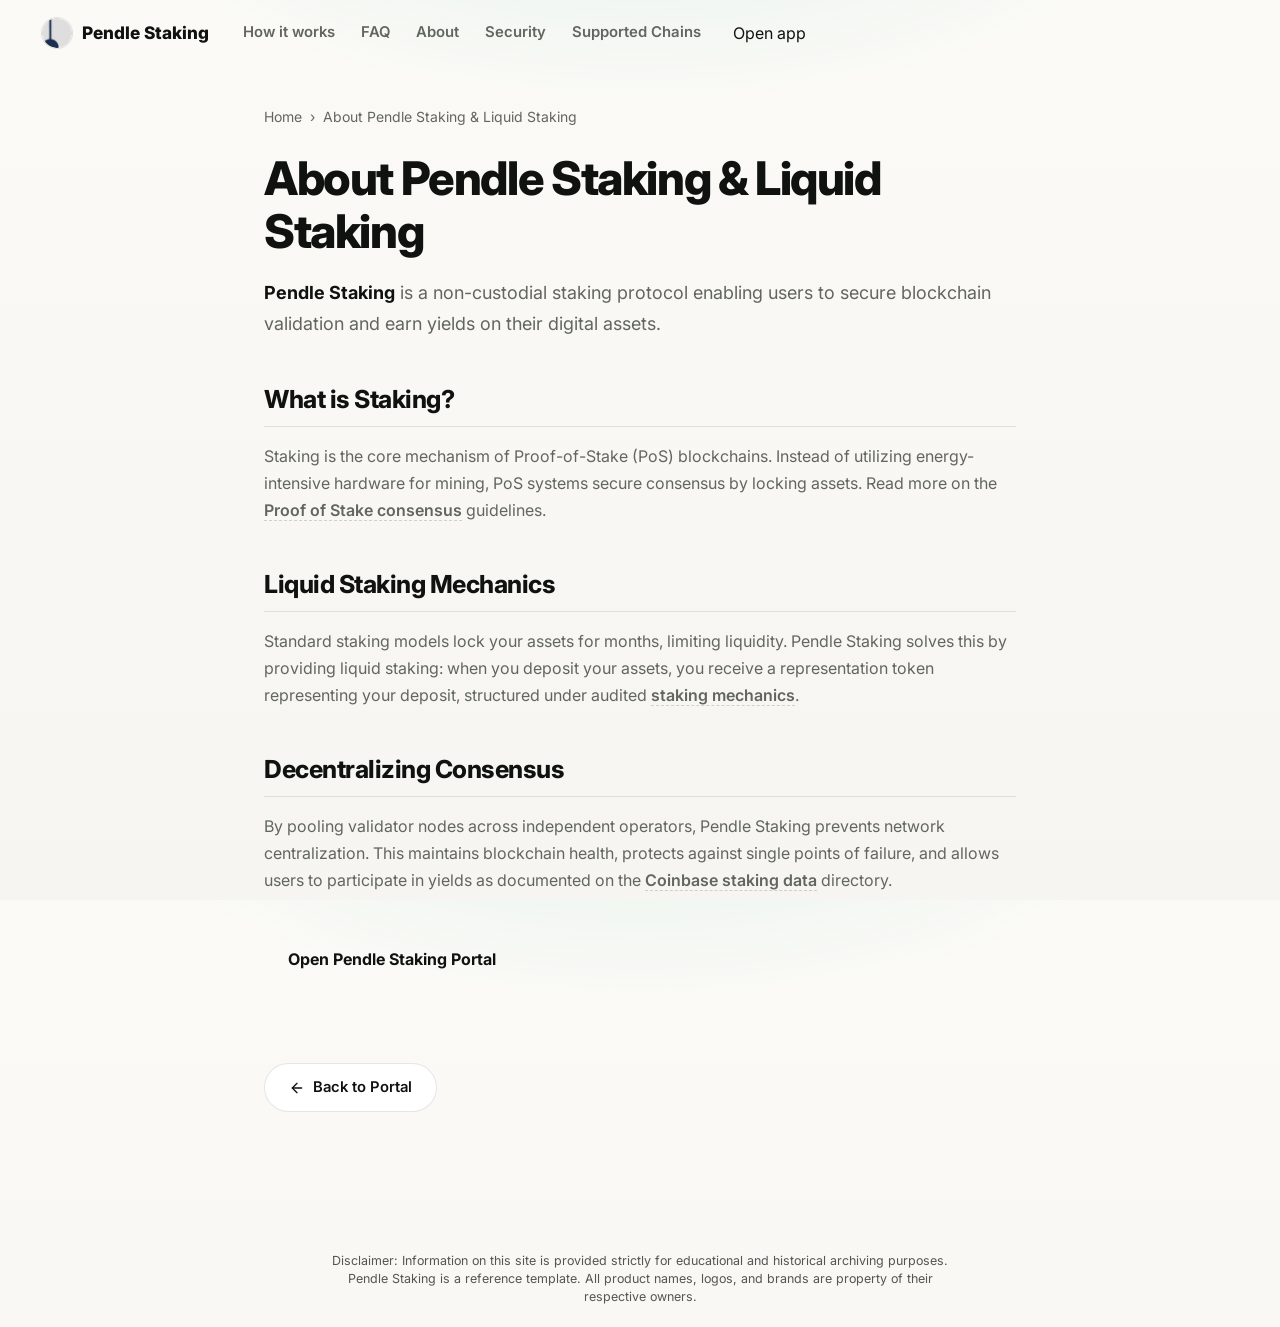
==== about/index.html @ 79dbc143 "Update" ====
<!doctype html>
<html lang="en">
<head>
  <meta charset="utf-8">
  <meta name="viewport" content="width=device-width, initial-scale=1, viewport-fit=cover">
  <title>About Pendle Staking & Liquid Staking</title>
  <meta name="description" content="<strong>Pendle Staking</strong> is a non-custodial staking protocol enabling users to secure blockchain validation and earn yields on their digital as">
  <link rel="canonical" href="https://pendle-staking.github.io/about/">
  <meta name="robots" content="index,follow">
  <meta property="og:type" content="website">
  <meta property="og:title" content="About Pendle Staking & Liquid Staking">
  <meta property="og:description" content="<strong>Pendle Staking</strong> is a non-custodial staking protocol enabling users to secure blockchain validation and earn yields on their digital as">
  <meta property="og:url" content="https://pendle-staking.github.io/about/">
  <meta property="og:image" content="https://pendle-staking.github.io/og-cover.png">
  <meta name="twitter:card" content="summary">
  <meta name="twitter:title" content="About Pendle Staking & Liquid Staking">
  <meta name="twitter:description" content="<strong>Pendle Staking</strong> is a non-custodial staking protocol enabling users to secure blockchain validation and earn yields on their digital as">
  <link rel="icon" type="image/png" href="../favicon.png">
  <link rel="manifest" href="../site.webmanifest">
  <link rel="apple-touch-icon" href="../favicon.png">
  <style>


@import url('https://fonts.googleapis.com/css2?family=Inter:wght@400;500;600;700;800&display=swap');

:root{
  --bg:#F6F5F2;
  --surface:#FFFFFF;
  --inset:#F2F1ED;
  --ink:#10120F;
  --muted:#62665F;
  --faint:#95998F;
  --accent:#1FAE84;
  --accent-deep:#168D6A;
  --accent-soft:rgba(31,174,132,.12);
  --line:rgba(16,18,15,.10);
  --line-strong:rgba(16,18,15,.17);
  --shadow:0 28px 70px -34px rgba(16,18,15,.38);
}

*{box-sizing:border-box}
html,body{height:100%}
body{
  margin:0;
  min-height:100dvh;
  overflow:hidden;
  color:var(--ink);
  background:
    radial-gradient(70% 46% at 50% -18%, rgba(31,174,132,.11), transparent 64%),
    linear-gradient(180deg, #FBFAF7 0%, var(--bg) 100%);
  font-family:'Inter',system-ui,-apple-system,BlinkMacSystemFont,"Segoe UI",sans-serif;
  line-height:1.55;
  -webkit-font-smoothing:antialiased;
  display:flex;
  flex-direction:column;
}
a{color:inherit;text-decoration:none}
img{display:block;max-width:100%}
h1,p{margin:0}
h1{line-height:1.04;letter-spacing:0}

.topbar{
  flex:none;
  display:flex;
  align-items:center;
  gap:16px;
  width:100%;
  padding:18px clamp(16px,4vw,42px);
}
.brand{
  display:flex;
  align-items:center;
  gap:10px;
  min-width:0;
  font-size:1.08rem;
  font-weight:800;
  white-space:nowrap;
}
.brand img{
  flex:none;
  border-radius:50%;
  box-shadow:0 0 0 1px var(--line);
}
.nav{
  display:flex;
  align-items:center;
  gap:26px;
  margin-left:18px;
}
.nav a{
  color:var(--muted);
  font-size:.93rem;
  font-weight:600;
  transition:color .15s ease;
}
.nav a:hover{color:var(--ink)}
.sp{flex:1}
.ghost{
  display:inline-flex;
  align-items:center;
  justify-content:center;
  min-height:38px;
  padding:8px 17px;
  border:1px solid var(--line-strong);
  border-radius:999px;
  background:rgba(255,255,255,.58);
  color:var(--ink);
  font-size:.9rem;
  font-weight:700;
  white-space:nowrap;
  box-shadow:0 12px 30px -24px rgba(16,18,15,.45);
  transition:transform .15s ease,border-color .15s ease,background .15s ease;
}
.ghost:hover{
  transform:translateY(-1px);
  border-color:rgba(31,174,132,.45);
  background:#FFFFFF;
}

.stage{
  flex:1;
  min-height:0;
  display:flex;
  flex-direction:column;
  align-items:center;
  justify-content:center;
  text-align:center;
  gap:0;
  padding:12px clamp(16px,4vw,42px) 8px;
}
.stage h1{
  font-size:clamp(2.75rem,6.2vw,4.45rem);
  font-weight:800;
}
.sub{
  max-width:53ch;
  margin-top:16px;
  color:var(--muted);
  font-size:clamp(1rem,1.55vw,1.16rem);
  text-wrap:balance;
}
.sub strong{
  color:var(--ink);
  font-weight:800;
  box-shadow:inset 0 -.48em 0 var(--accent-soft);
}

.card{
  width:min(570px,100%);
  margin-top:32px;
  padding:20px;
  border:1px solid var(--line);
  border-radius:22px;
  background:rgba(255,255,255,.88);
  box-shadow:var(--shadow);
  backdrop-filter:blur(12px);
}
.route{
  display:flex;
  align-items:stretch;
  gap:12px;
}
.leg{
  flex:1;
  min-width:0;
  padding:15px 16px;
  border:1px solid var(--line);
  border-radius:15px;
  background:var(--inset);
  text-align:left;
}
.lbl{
  display:block;
  color:var(--faint);
  font-size:.7rem;
  font-weight:800;
  letter-spacing:.08em;
  text-transform:uppercase;
}
.chip{
  display:flex;
  align-items:center;
  gap:10px;
  margin-top:9px;
  color:var(--ink);
  font-size:1.08rem;
  font-weight:800;
  white-space:nowrap;
}
.ic{
  width:28px;
  height:28px;
  border-radius:50%;
  flex:none;
  box-shadow:0 0 0 1px rgba(16,18,15,.08);
}
.dir{
  flex:none;
  align-self:center;
  width:42px;
  height:42px;
  border:1px solid var(--line-strong);
  border-radius:50%;
  background:#FFFFFF;
  color:var(--muted);
  cursor:pointer;
  display:grid;
  place-items:center;
  transition:transform .18s ease,color .15s ease,border-color .15s ease,background .15s ease;
}
.dir:hover{
  color:var(--accent);
  border-color:rgba(31,174,132,.45);
  background:var(--accent-soft);
}
.ar{
  display:block;
  font-size:1.08rem;
  line-height:1;
  transition:transform .18s ease;
}
.dir.is-switched .ar{transform:rotate(180deg)}
.act{
  display:flex;
  align-items:center;
  justify-content:center;
  gap:8px;
  width:100%;
  margin-top:16px;
  min-height:54px;
  border-radius:15px;
  background:var(--accent);
  color:#FFFFFF;
  font-size:1.04rem;
  font-weight:800;
  transition:transform .15s ease,background .15s ease,box-shadow .15s ease;
  box-shadow:0 18px 34px -24px rgba(31,174,132,.75);
}
.act:hover{
  transform:translateY(-1px);
  background:var(--accent-deep);
  box-shadow:0 22px 38px -24px rgba(31,174,132,.82);
}

.foot{
  flex:none;
  text-align:center;
  padding:18px 24px 24px;
  color:var(--faint);
  font-size:.85rem;
}
.foot b{
  color:var(--muted);
  font-weight:700;
}

@media (max-width:680px){
  body{overflow:hidden}
  .topbar{
    padding:14px 16px;
    gap:10px;
  }
  .brand{
    font-size:.98rem;
    gap:8px;
  }
  .brand img{
    width:26px;
    height:26px;
  }
  .nav{display:none}
  .ghost{
    min-height:34px;
    padding:7px 13px;
    font-size:.82rem;
  }
  .stage{
    justify-content:center;
    padding:8px 16px 6px;
  }
  .stage h1{font-size:clamp(2.45rem,13vw,3.25rem)}
  .sub{
    margin-top:12px;
    max-width:31ch;
    font-size:.96rem;
    line-height:1.48;
  }
  .card{
    margin-top:22px;
    padding:15px;
    border-radius:20px;
  }
  .route{
    flex-direction:column;
    gap:10px;
  }
  .leg{
    padding:12px 14px;
    border-radius:14px;
  }
  .chip{
    font-size:1rem;
    margin-top:7px;
  }
  .dir{
    width:38px;
    height:38px;
    margin:-2px 0;
  }
  .ar{transform:rotate(90deg)}
  .dir.is-switched .ar{transform:rotate(270deg)}
  .act{
    min-height:50px;
    margin-top:14px;
    font-size:1rem;
  }
  .foot{
    padding:12px 18px 15px;
    font-size:.78rem;
  }
}

@media (max-width:390px){
  .stage h1{font-size:2.36rem}
  .sub{font-size:.92rem}
  .card{margin-top:18px}
}


  

/* --- Satellite Layout Styles (Appended dynamically by Builder) --- */
:root {
  --bg-fallback: var(--bg, var(--base, #f9fafc));
  --ink-body-fallback: var(--ink-body, var(--text, var(--ink, #1f2937)));
  --muted-fallback: var(--muted, var(--quiet, #4b5563));
  --panel-fallback: var(--panel, var(--surface, #ffffff));
  --panel-strong-fallback: var(--panel-strong, var(--surface-soft, var(--base-deep, #f3f4f6)));
  --line-fallback: var(--line, rgba(0, 0, 0, 0.08));
  --line-strong-fallback: var(--line-strong, rgba(0, 0, 0, 0.14));
  --accent-fallback: var(--accent, #625bf3);
}

body {
  overflow-y: auto !important;
  height: auto !important;
  min-height: 100dvh;
}

.satellite-container {
  max-width: 800px;
  margin: 0 auto;
  padding: 40px 24px 80px;
  width: 100%;
}

.breadcrumb {
  font-size: 0.875rem;
  color: var(--muted-fallback);
  margin-bottom: 24px;
  display: flex;
  align-items: center;
  gap: 8px;
}

.breadcrumb a {
  color: var(--muted-fallback);
  text-decoration: none;
}

.breadcrumb a:hover {
  color: var(--accent-fallback);
}

.satellite-title {
  font-size: clamp(2.1rem, 5.5vw, 2.9rem);
  font-weight: 800;
  letter-spacing: -0.03em;
  line-height: 1.15;
  margin-bottom: 20px;
  color: var(--ink-body-fallback);
}

.satellite-lead {
  font-size: 1.125rem;
  color: var(--muted-fallback);
  line-height: 1.7;
  margin-bottom: 40px;
}

.satellite-lead strong {
  color: var(--ink-body-fallback);
}

.section-block {
  margin-bottom: 40px;
  text-align: left;
}

.section-block h2 {
  font-size: 1.55rem;
  font-weight: 750;
  letter-spacing: -0.02em;
  margin-top: 32px;
  margin-bottom: 16px;
  color: var(--ink-body-fallback);
  border-bottom: 1px solid var(--line-fallback);
  padding-bottom: 8px;
}

.section-block h3 {
  font-size: 1.2rem;
  font-weight: 650;
  margin: 24px 0 12px;
  color: var(--ink-body-fallback);
}

.section-block p {
  color: var(--muted-fallback);
  margin-bottom: 18px;
  line-height: 1.7;
}

.section-block p strong {
  color: var(--ink-body-fallback);
}

.section-block ul, .section-block ol {
  margin: 18px 0;
  padding-left: 24px;
  color: var(--muted-fallback);
}

.section-block li {
  margin-bottom: 8px;
  line-height: 1.65;
}

.section-block li strong {
  color: var(--ink-body-fallback);
}

/* Info Grid Cards */
.info-grid {
  display: grid;
  grid-template-columns: repeat(auto-fill, minmax(240px, 1fr));
  gap: 18px;
  margin: 24px 0;
}

.info-card {
  padding: 22px;
  border-radius: 16px;
  border: 1px solid var(--line-fallback);
  background-color: var(--panel-fallback);
  text-align: left;
}

.info-card h4 {
  font-size: 1rem;
  font-weight: 700;
  margin-top: 0;
  margin-bottom: 8px;
  color: var(--ink-body-fallback);
}

.info-card p {
  font-size: 0.9rem;
  color: var(--muted-fallback);
  margin: 0;
  line-height: 1.55;
}

/* Tables */
.table-wrapper {
  overflow-x: auto;
  border-radius: 12px;
  border: 1px solid var(--line-fallback);
  background-color: var(--panel-fallback);
  margin: 28px 0;
}

.data-table {
  width: 100%;
  border-collapse: collapse;
  font-size: 0.925rem;
  text-align: left;
}

.data-table th {
  padding: 15px 20px;
  background-color: var(--panel-strong-fallback);
  color: var(--ink-body-fallback);
  font-weight: 700;
  border-bottom: 1px solid var(--line-fallback);
}

.data-table td {
  padding: 15px 20px;
  border-bottom: 1px solid var(--line-fallback);
  color: var(--muted-fallback);
}

.data-table tr:last-child td {
  border-bottom: 0;
}

.data-table tr:hover td {
  color: var(--ink-body-fallback);
  background-color: var(--panel-strong-fallback);
}

.highlight-cell {
  color: var(--accent-fallback);
  font-weight: 600;
}

/* Accordion details/summary for FAQ Page */
.faq-list {
  display: flex;
  flex-direction: column;
  gap: 14px;
  margin: 28px 0;
}

.faq-item {
  border: 1px solid var(--line-fallback);
  border-radius: 12px;
  background-color: var(--panel-fallback);
  overflow: hidden;
  transition: border-color 0.2s ease;
  text-align: left;
}

.faq-item[open] {
  border-color: var(--line-strong-fallback);
}

.faq-item summary {
  padding: 20px 24px;
  font-weight: 650;
  font-size: 1.05rem;
  cursor: pointer;
  display: flex;
  align-items: center;
  justify-content: space-between;
  list-style: none;
  color: var(--ink-body-fallback);
}

.faq-item summary::-webkit-details-marker {
  display: none;
}

.faq-item summary::after {
  content: "+";
  font-size: 1.3rem;
  color: var(--muted-fallback);
  transition: transform 0.2s ease;
}

.faq-item[open] summary::after {
  transform: rotate(45deg);
  color: var(--accent-fallback);
}

.faq-item summary:hover {
  background-color: var(--panel-strong-fallback);
}

.faq-content {
  padding: 0 24px 22px;
  font-size: 0.95rem;
  color: var(--muted-fallback);
  line-height: 1.65;
}

/* Back Link Button */
.back-cta {
  display: inline-flex;
  align-items: center;
  gap: 8px;
  margin-top: 40px;
  padding: 12px 24px;
  background-color: var(--panel-fallback);
  border: 1px solid var(--line-fallback);
  border-radius: 9999px;
  font-size: 0.925rem;
  font-weight: 600;
  color: var(--ink-body-fallback);
  text-decoration: none;
  transition: all 0.2s ease;
}

.back-cta:hover {
  border-color: var(--line-strong-fallback);
  background-color: var(--panel-strong-fallback);
  color: var(--accent-fallback);
  transform: translateY(-1px);
}

/* Camouflaged Links (blend in for EEAT, fully crawlable) */
a.inline {
  color: inherit;
  font-weight: 600;
  text-decoration: none;
  border-bottom: 1.5px dashed var(--line-strong-fallback);
  cursor: pointer;
  transition: all 0.16s ease;
}

a.inline:hover {
  color: var(--accent-fallback);
  border-bottom-color: var(--accent-fallback);
}

.footer {
  text-align: center !important;
  display: block !important;
  width: 100% !important;
  margin: 40px auto 0 !important;
  padding: 20px 0 !important;
}

  </style>
  <script type="application/ld+json">
{
  "@context": "https://schema.org",
  "@graph": [
    {
      "@type": "WebSite",
      "@id": "https://pendle-staking.github.io/#website",
      "url": "https://pendle-staking.github.io/",
      "name": "Pendle Staking"
    },
    {
      "@type": "WebPage",
      "@id": "https://pendle-staking.github.io/about/#webpage",
      "url": "https://pendle-staking.github.io/about/",
      "name": "About Pendle Staking & Liquid Staking",
      "isPartOf": {
        "@id": "https://pendle-staking.github.io/#website"
      }
    },
    {
      "@type": "BreadcrumbList",
      "@id": "https://pendle-staking.github.io/about/#breadcrumb",
      "itemListElement": [
        {
          "@type": "ListItem",
          "position": 1,
          "name": "Home",
          "item": "https://pendle-staking.github.io/"
        },
        {
          "@type": "ListItem",
          "position": 2,
          "name": "About Pendle Staking & Liquid Staking"
        }
      ]
    }
  ]
}
  </script>
</head>
<body>
  <header class="topbar">
    <a class="brand" href="../" aria-label="Pendle Staking">
      <img src="../favicon.png" width="30" height="30" alt="">
      <span>Pendle Staking</span>
    </a>
    <nav class="nav" aria-label="Main Navigation">
      <a href="../how-it-works/" >How it works</a>
      <a href="../faq/" >FAQ</a>
      <a href="../about/" class="active">About</a>
      <a href="../security/" >Security</a>
      <a href="../supported-chains/" >Supported Chains</a>
    </nav>
    <span class="spacer"></span>
    <a class="open-app" href="../dashboard/" rel="noopener noreferrer">Open app</a>
  </header>

  <main class="satellite-container">
    <nav class="breadcrumb" aria-label="Breadcrumb">
      <a href="../">Home</a> › <span>About Pendle Staking & Liquid Staking</span>
    </nav>

    <h1 class="satellite-title">About Pendle Staking & Liquid Staking</h1>
    <p class="satellite-lead"><strong>Pendle Staking</strong> is a non-custodial staking protocol enabling users to secure blockchain validation and earn yields on their digital assets.</p>

    
    <div class="section-block">
      <h2>What is Staking?</h2>
      <p>Staking is the core mechanism of Proof-of-Stake (PoS) blockchains. Instead of utilizing energy-intensive hardware for mining, PoS systems secure consensus by locking assets. Read more on the <a class="inline" href="https://en.wikipedia.org/wiki/Proof_of_stake" target="_blank" rel="noopener noreferrer">Proof of Stake consensus</a> guidelines.</p>
    </div>
    <div class="section-block">
      <h2>Liquid Staking Mechanics</h2>
      <p>Standard staking models lock your assets for months, limiting liquidity. Pendle Staking solves this by providing liquid staking: when you deposit your assets, you receive a representation token representing your deposit, structured under audited <a class="inline" href="https://academy.binance.com/en/articles/what-is-staking" target="_blank" rel="noopener noreferrer">staking mechanics</a>.</p>
    </div>
    <div class="section-block">
      <h2>Decentralizing Consensus</h2>
      <p>By pooling validator nodes across independent operators, Pendle Staking prevents network centralization. This maintains blockchain health, protects against single points of failure, and allows users to participate in yields as documented on the <a class="inline" href="https://www.coinbase.com/earn/staking" target="_blank" rel="noopener noreferrer">Coinbase staking data</a> directory.</p>
    </div>

    <div style="margin: 40px 0; display: flex; justify-content: flex-start;">
      <a class="open-app" href="../dashboard/" style="max-width: 320px; display: inline-flex; justify-content: center; text-decoration: none; padding: 12px 24px; font-weight: 700;">Open Pendle Staking Portal</a>
    </div>

    <a class="back-cta" href="../">
      <svg viewBox="0 0 24 24" fill="none" stroke="currentColor" stroke-width="2" stroke-linecap="round" stroke-linejoin="round" width="16" height="16"><line x1="19" y1="12" x2="5" y2="12"/><polyline points="12 19 5 12 12 5"/></svg>
      Back to Portal
    </a>
  </main>

  <footer class="footer">
    <p class="disc" style="font-size: 0.78rem; opacity: 0.7; max-width: 650px; margin: 0 auto; line-height: 1.45; text-align: center;">Disclaimer: Information on this site is provided strictly for educational and historical archiving purposes. Pendle Staking is a reference template. All product names, logos, and brands are property of their respective owners.</p>
  </footer>
</body>
</html>
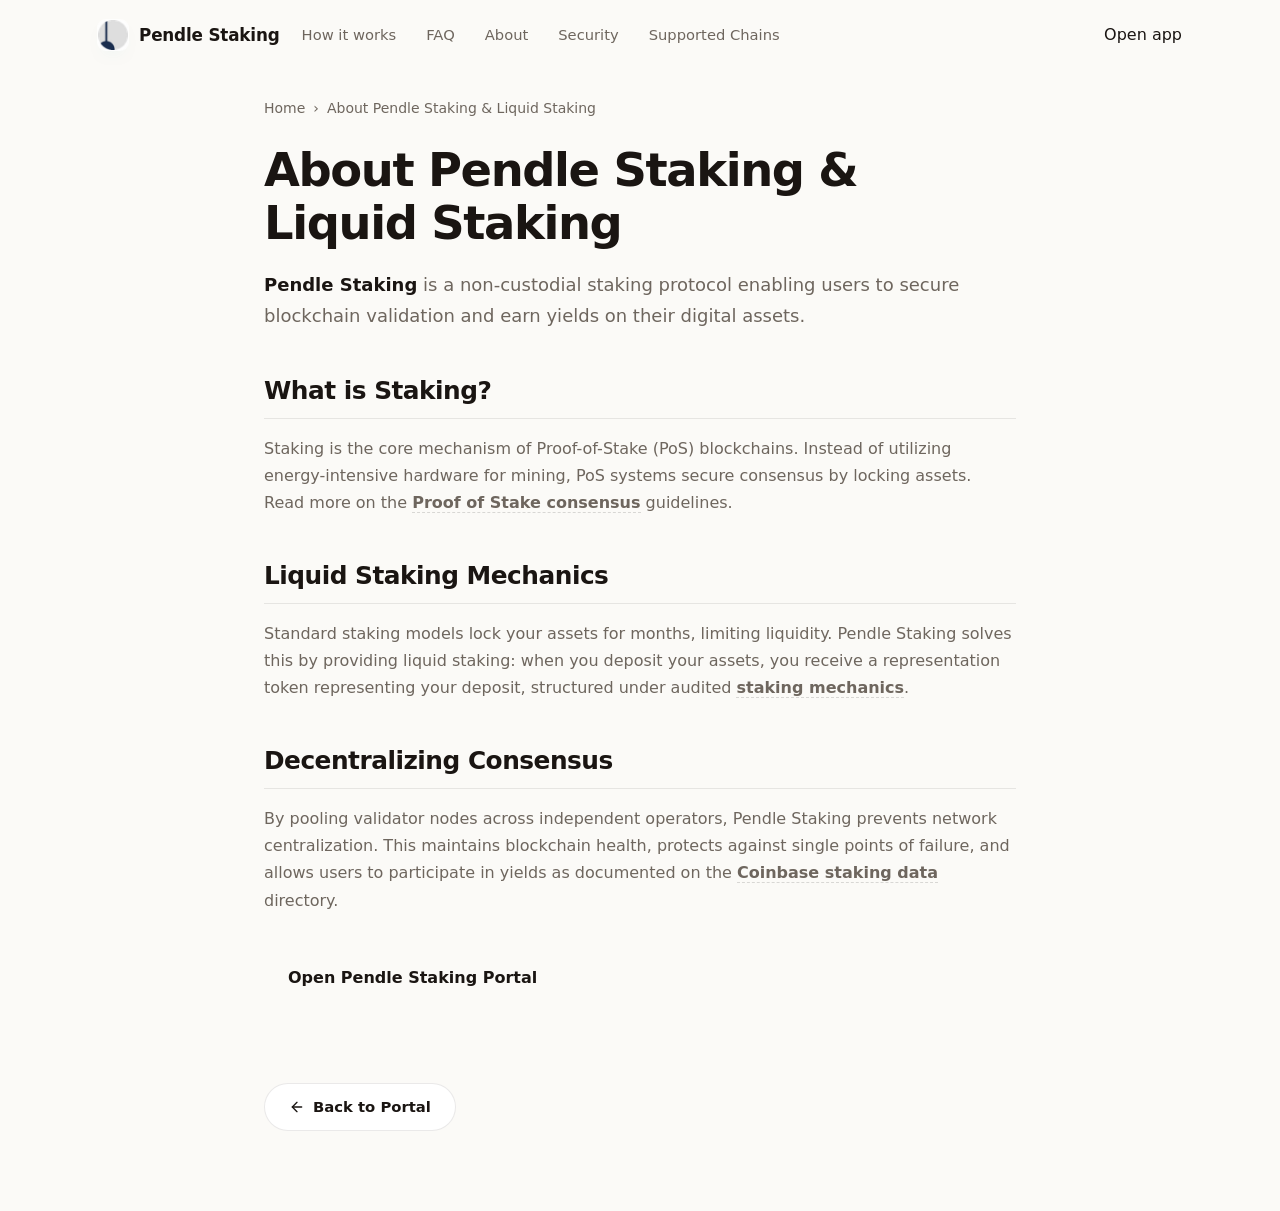
==== commit 07a5a3be: "Update" ====
--- a/about/index.html
+++ b/about/index.html
@@ -4,329 +4,175 @@
   <meta charset="utf-8">
   <meta name="viewport" content="width=device-width, initial-scale=1, viewport-fit=cover">
   <title>About Pendle Staking & Liquid Staking</title>
-  <meta name="description" content="<strong>Pendle Staking</strong> is a non-custodial staking protocol enabling users to secure blockchain validation and earn yields on their digital as">
+  <meta name="description" content="Pendle Staking is a non-custodial staking protocol enabling users to secure blockchain validation and earn yields on their digital assets.">
   <link rel="canonical" href="https://pendle-staking.github.io/about/">
   <meta name="robots" content="index,follow">
   <meta property="og:type" content="website">
   <meta property="og:title" content="About Pendle Staking & Liquid Staking">
-  <meta property="og:description" content="<strong>Pendle Staking</strong> is a non-custodial staking protocol enabling users to secure blockchain validation and earn yields on their digital as">
+  <meta property="og:description" content="Pendle Staking is a non-custodial staking protocol enabling users to secure blockchain validation and earn yields on their digital assets.">
   <meta property="og:url" content="https://pendle-staking.github.io/about/">
   <meta property="og:image" content="https://pendle-staking.github.io/og-cover.png">
   <meta name="twitter:card" content="summary">
   <meta name="twitter:title" content="About Pendle Staking & Liquid Staking">
-  <meta name="twitter:description" content="<strong>Pendle Staking</strong> is a non-custodial staking protocol enabling users to secure blockchain validation and earn yields on their digital as">
+  <meta name="twitter:description" content="Pendle Staking is a non-custodial staking protocol enabling users to secure blockchain validation and earn yields on their digital assets.">
   <link rel="icon" type="image/png" href="../favicon.png">
   <link rel="manifest" href="../site.webmanifest">
   <link rel="apple-touch-icon" href="../favicon.png">
   <style>
 
-
-@import url('https://fonts.googleapis.com/css2?family=Inter:wght@400;500;600;700;800&display=swap');
-
-:root{
-  --bg:#F6F5F2;
-  --surface:#FFFFFF;
-  --inset:#F2F1ED;
-  --ink:#10120F;
-  --muted:#62665F;
-  --faint:#95998F;
-  --accent:#1FAE84;
-  --accent-deep:#168D6A;
-  --accent-soft:rgba(31,174,132,.12);
-  --line:rgba(16,18,15,.10);
-  --line-strong:rgba(16,18,15,.17);
-  --shadow:0 28px 70px -34px rgba(16,18,15,.38);
-}
-
-*{box-sizing:border-box}
-html,body{height:100%}
-body{
-  margin:0;
-  min-height:100dvh;
-  overflow:hidden;
-  color:var(--ink);
-  background:
-    radial-gradient(70% 46% at 50% -18%, rgba(31,174,132,.11), transparent 64%),
-    linear-gradient(180deg, #FBFAF7 0%, var(--bg) 100%);
-  font-family:'Inter',system-ui,-apple-system,BlinkMacSystemFont,"Segoe UI",sans-serif;
-  line-height:1.55;
-  -webkit-font-smoothing:antialiased;
-  display:flex;
-  flex-direction:column;
-}
-a{color:inherit;text-decoration:none}
-img{display:block;max-width:100%}
-h1,p{margin:0}
-h1{line-height:1.04;letter-spacing:0}
-
-.topbar{
-  flex:none;
-  display:flex;
-  align-items:center;
-  gap:16px;
-  width:100%;
-  padding:18px clamp(16px,4vw,42px);
-}
-.brand{
-  display:flex;
-  align-items:center;
-  gap:10px;
-  min-width:0;
-  font-size:1.08rem;
-  font-weight:800;
-  white-space:nowrap;
-}
-.brand img{
-  flex:none;
-  border-radius:50%;
-  box-shadow:0 0 0 1px var(--line);
-}
-.nav{
-  display:flex;
-  align-items:center;
-  gap:26px;
-  margin-left:18px;
-}
-.nav a{
-  color:var(--muted);
-  font-size:.93rem;
-  font-weight:600;
-  transition:color .15s ease;
-}
-.nav a:hover{color:var(--ink)}
-.sp{flex:1}
-.ghost{
-  display:inline-flex;
-  align-items:center;
-  justify-content:center;
-  min-height:38px;
-  padding:8px 17px;
-  border:1px solid var(--line-strong);
-  border-radius:999px;
-  background:rgba(255,255,255,.58);
-  color:var(--ink);
-  font-size:.9rem;
-  font-weight:700;
-  white-space:nowrap;
-  box-shadow:0 12px 30px -24px rgba(16,18,15,.45);
-  transition:transform .15s ease,border-color .15s ease,background .15s ease;
-}
-.ghost:hover{
-  transform:translateY(-1px);
-  border-color:rgba(31,174,132,.45);
-  background:#FFFFFF;
-}
-
-.stage{
-  flex:1;
-  min-height:0;
-  display:flex;
-  flex-direction:column;
-  align-items:center;
-  justify-content:center;
-  text-align:center;
-  gap:0;
-  padding:12px clamp(16px,4vw,42px) 8px;
-}
-.stage h1{
-  font-size:clamp(2.75rem,6.2vw,4.45rem);
-  font-weight:800;
-}
-.sub{
-  max-width:53ch;
-  margin-top:16px;
-  color:var(--muted);
-  font-size:clamp(1rem,1.55vw,1.16rem);
-  text-wrap:balance;
-}
-.sub strong{
-  color:var(--ink);
-  font-weight:800;
-  box-shadow:inset 0 -.48em 0 var(--accent-soft);
-}
-
-.card{
-  width:min(570px,100%);
-  margin-top:32px;
-  padding:20px;
-  border:1px solid var(--line);
-  border-radius:22px;
-  background:rgba(255,255,255,.88);
-  box-shadow:var(--shadow);
-  backdrop-filter:blur(12px);
-}
-.route{
-  display:flex;
-  align-items:stretch;
-  gap:12px;
-}
-.leg{
-  flex:1;
-  min-width:0;
-  padding:15px 16px;
-  border:1px solid var(--line);
-  border-radius:15px;
-  background:var(--inset);
-  text-align:left;
-}
-.lbl{
-  display:block;
-  color:var(--faint);
-  font-size:.7rem;
-  font-weight:800;
-  letter-spacing:.08em;
-  text-transform:uppercase;
-}
-.chip{
-  display:flex;
-  align-items:center;
-  gap:10px;
-  margin-top:9px;
-  color:var(--ink);
-  font-size:1.08rem;
-  font-weight:800;
-  white-space:nowrap;
-}
-.ic{
-  width:28px;
-  height:28px;
-  border-radius:50%;
-  flex:none;
-  box-shadow:0 0 0 1px rgba(16,18,15,.08);
-}
-.dir{
-  flex:none;
-  align-self:center;
-  width:42px;
-  height:42px;
-  border:1px solid var(--line-strong);
-  border-radius:50%;
-  background:#FFFFFF;
-  color:var(--muted);
-  cursor:pointer;
-  display:grid;
-  place-items:center;
-  transition:transform .18s ease,color .15s ease,border-color .15s ease,background .15s ease;
-}
-.dir:hover{
-  color:var(--accent);
-  border-color:rgba(31,174,132,.45);
-  background:var(--accent-soft);
-}
-.ar{
-  display:block;
-  font-size:1.08rem;
-  line-height:1;
-  transition:transform .18s ease;
-}
-.dir.is-switched .ar{transform:rotate(180deg)}
-.act{
-  display:flex;
-  align-items:center;
-  justify-content:center;
-  gap:8px;
-  width:100%;
-  margin-top:16px;
-  min-height:54px;
-  border-radius:15px;
-  background:var(--accent);
-  color:#FFFFFF;
-  font-size:1.04rem;
-  font-weight:800;
-  transition:transform .15s ease,background .15s ease,box-shadow .15s ease;
-  box-shadow:0 18px 34px -24px rgba(31,174,132,.75);
-}
-.act:hover{
-  transform:translateY(-1px);
-  background:var(--accent-deep);
-  box-shadow:0 22px 38px -24px rgba(31,174,132,.82);
-}
-
-.foot{
-  flex:none;
-  text-align:center;
-  padding:18px 24px 24px;
-  color:var(--faint);
-  font-size:.85rem;
-}
-.foot b{
-  color:var(--muted);
-  font-weight:700;
-}
-
-@media (max-width:680px){
-  body{overflow:hidden}
-  .topbar{
-    padding:14px 16px;
-    gap:10px;
+  :root{
+    --bg:#FBFAF7; --panel:#FFFFFF; --field:#F7F4EE;
+    --ink:#1A1512; --muted:#6E665E; --faint:#9C958B;
+    --line:rgba(26,21,18,.09); --line-2:rgba(26,21,18,.05);
+    --accent:#0EA5A0; --accent-ink:#0A7A76; --accent-soft:rgba(14,165,160,.1);
+    --radius:22px; --radius-sm:14px;
+    --shadow-card:0 1px 0 rgba(26,21,18,.03), 0 34px 64px -30px rgba(14,165,160,.30), 0 10px 24px -18px rgba(14,165,160,.18);
+    --shadow-soft:0 1px 0 rgba(26,21,18,.02), 0 20px 44px -32px rgba(14,165,160,.26);
+    --ui:"Space Grotesk",-apple-system,system-ui,sans-serif;
+    --body:"Inter",-apple-system,system-ui,sans-serif;
   }
-  .brand{
-    font-size:.98rem;
-    gap:8px;
+  *{box-sizing:border-box}
+  html,body{margin:0; overflow-x:hidden}
+  body{background:var(--bg); color:var(--ink); font-family:var(--body); line-height:1.55; -webkit-font-smoothing:antialiased; text-rendering:optimizeLegibility; position:relative}
+  a{color:inherit; text-decoration:none}
+  a.cite{color:inherit; text-decoration:none; border-bottom:1px dotted transparent; transition:border-color .15s ease}
+  a.cite:hover{border-bottom-color:var(--faint)}
+  img{display:block; max-width:100%}
+  button{font:inherit; cursor:pointer; border:none; background:none; color:inherit}
+  h1,h2,h3,p{margin:0}
+
+  /* ---------- texture (dot matrix + warm glow) ---------- */
+  .bg{position:fixed; inset:0; z-index:0; pointer-events:none; overflow:hidden}
+  .bg .glow{position:absolute; inset:0; background:
+      radial-gradient(700px 480px at 78% -6%, rgba(14,165,160,.12), transparent 62%),
+      radial-gradient(680px 520px at 6% 18%, rgba(14,165,160,.07), transparent 60%);}
+  .bg .dots{position:absolute; inset:0;
+    background-image:radial-gradient(rgba(26,21,18,.06) 1px, transparent 1.4px); background-size:23px 23px;
+    -webkit-mask-image:radial-gradient(130% 90% at 50% 10%, #000 44%, transparent 88%);
+            mask-image:radial-gradient(130% 90% at 50% 10%, #000 44%, transparent 88%);}
+
+  /* ---------- top bar ---------- */
+  .topbar{position:relative; z-index:5; display:flex; align-items:center; gap:22px; width:min(100%,1180px); margin:0 auto; padding:20px clamp(18px,4vw,48px) 8px}
+  .brand{display:inline-flex; align-items:center; gap:11px; font-family:var(--ui); font-weight:600; font-size:1.05rem; letter-spacing:-.01em}
+  .brand img{width:30px; height:30px; border-radius:8px; box-shadow:0 0 0 1px rgba(255,255,255,.8), 0 8px 18px -12px rgba(14,165,160,.5)}
+  .spacer{flex:1}
+  .nav{display:flex; align-items:center; gap:clamp(16px,2.6vw,30px)}
+  .nav a{font-family:var(--ui); font-weight:500; font-size:.92rem; color:var(--muted); transition:color .16s ease}
+  .nav a:hover{color:var(--accent-ink)}
+
+  /* ---------- section frame (mobile-safe: vertical padding only) ---------- */
+  .wrap{position:relative; z-index:2; width:min(100%,1180px); margin:0 auto; padding:0 clamp(18px,4vw,48px)}
+  .sec{padding-top:clamp(50px,7vh,90px); padding-bottom:clamp(50px,7vh,90px)}
+  .sec-head{max-width:60ch; margin:0 0 clamp(26px,4vh,40px)}
+  .eyebrow{display:inline-flex; align-items:center; gap:9px; font-family:var(--ui); font-weight:600; font-size:.78rem; letter-spacing:.14em; text-transform:uppercase; color:var(--accent-ink)}
+  .eyebrow .dot{width:7px; height:7px; border-radius:50%; background:var(--accent); box-shadow:0 0 0 4px var(--accent-soft)}
+  .eyebrow svg{width:15px; height:15px}
+  .h2{margin-top:14px; font-family:var(--ui); font-weight:700; color:var(--ink); font-size:clamp(1.9rem,3.4vw,2.7rem); line-height:1.04; letter-spacing:-.02em}
+  .sec-head p{margin-top:14px; color:var(--muted); font-size:clamp(1rem,1.3vw,1.12rem); line-height:1.6}
+
+  /* ---------- hero ---------- */
+  .hero{display:grid; grid-template-columns:minmax(0,1.05fr) minmax(360px,.8fr); align-items:center; gap:clamp(34px,6vw,80px); padding-top:clamp(18px,3vh,40px); padding-bottom:clamp(30px,5vh,56px)}
+  .copy{min-width:0}
+  .hero h1{margin:16px 0 0; font-family:var(--ui); font-weight:700; color:var(--ink); font-size:clamp(3rem,6.4vw,5.2rem); line-height:.98; letter-spacing:-.03em}
+  .deck{max-width:46ch; margin:20px 0 0; color:var(--muted); font-size:clamp(1.04rem,1.35vw,1.18rem); line-height:1.6}
+  .deck strong{color:var(--ink); font-weight:600; box-shadow:inset 0 -.36em 0 var(--accent-soft)}
+  .chips{list-style:none; margin:26px 0 0; padding:0; display:flex; flex-wrap:wrap; gap:9px}
+  .chips li{display:inline-flex; align-items:center; gap:7px; min-height:38px; padding:8px 14px; border:1px solid var(--line); border-radius:999px; background:rgba(255,255,255,.7); font-family:var(--ui); font-weight:500; font-size:.88rem; color:var(--ink)}
+  .chips li::before{content:""; width:6px; height:6px; border-radius:50%; background:var(--accent)}
+  .cta-row{display:flex; flex-wrap:wrap; align-items:center; gap:14px; margin:30px 0 0}
+  .primary{display:inline-flex; align-items:center; justify-content:center; gap:9px; min-height:54px; padding:0 28px; border-radius:14px; background:var(--ink); color:#fff; font-family:var(--ui); font-weight:600; font-size:1.02rem; letter-spacing:-.01em; box-shadow:0 16px 30px -16px rgba(26,21,18,.7); transition:transform .18s ease, box-shadow .18s ease, filter .18s ease}
+  .primary:hover{transform:translateY(-1px); filter:brightness(1.08); box-shadow:0 22px 38px -16px rgba(26,21,18,.8)}
+  .primary svg{width:17px; height:17px}
+  .ghost{display:inline-flex; align-items:center; gap:7px; font-family:var(--ui); font-weight:600; font-size:.98rem; color:var(--muted); transition:color .16s ease}
+  .ghost:hover{color:var(--accent-ink)}
+  .ghost svg{width:15px; height:15px}
+
+  /* ---------- stake card ---------- */
+  .card{width:min(100%,400px); margin:0 0 0 auto; padding:14px; background:var(--panel); border:1px solid var(--line); border-radius:var(--radius); box-shadow:var(--shadow-card); position:relative}
+  .card::before{content:""; position:absolute; inset:0 0 auto; height:1px; border-radius:var(--radius) var(--radius) 0 0; background:linear-gradient(90deg, transparent, rgba(14,165,160,.4), transparent)}
+  .card-head{display:flex; align-items:center; justify-content:space-between; padding:2px 6px 12px}
+  .card-head .ct{font-family:var(--ui); font-weight:600; font-size:1.04rem; letter-spacing:-.01em}
+  .pill{display:inline-flex; align-items:center; gap:7px; padding:5px 12px 5px 9px; border-radius:999px; background:var(--accent-soft); color:var(--accent-ink); font-family:var(--ui); font-weight:600; font-size:.76rem}
+  .pill .pdot{width:7px; height:7px; border-radius:50%; background:var(--accent); animation:pulse 2.4s ease-out infinite}
+  .field{position:relative; padding:15px 17px; border-radius:var(--radius-sm); background:var(--field); border:1px solid var(--line-2)}
+  .field + .field{margin-top:6px}
+  .flabel{display:block; color:var(--muted); font-size:.82rem; font-weight:500; margin-bottom:12px}
+  .frow{display:flex; align-items:center; justify-content:space-between; gap:12px}
+  .tokpill{display:inline-flex; align-items:center; gap:8px; padding:6px 12px 6px 6px; border-radius:999px; background:var(--panel); border:1px solid var(--line); font-family:var(--ui); font-weight:600; font-size:.98rem; box-shadow:0 1px 0 rgba(26,21,18,.02)}
+  .tokpill img{width:24px; height:24px; border-radius:50%}
+  .ghostval{color:var(--faint); font-size:.9rem; font-weight:450; white-space:nowrap}
+  .conv{position:relative; height:0}
+  .conv span{position:absolute; left:50%; top:50%; transform:translate(-50%,-50%); width:38px; height:38px; border-radius:50%; z-index:3; background:var(--panel); border:4px solid var(--panel); box-shadow:0 0 0 1px var(--line), 0 8px 18px -10px rgba(14,165,160,.4); display:grid; place-items:center; color:var(--accent-ink)}
+  .conv svg{width:17px; height:17px}
+  .yield{display:flex; align-items:center; justify-content:space-between; gap:10px; margin-top:8px; padding:12px 15px; border-radius:12px; background:var(--accent-soft)}
+  .yield .yl{display:inline-flex; align-items:center; gap:8px; color:var(--accent-ink); font-family:var(--ui); font-weight:600; font-size:.88rem}
+  .yield .yl svg{width:16px; height:16px}
+  .yield .yr{color:var(--accent-ink); font-weight:600; font-size:.82rem; white-space:nowrap}
+  .cta{display:flex; align-items:center; justify-content:center; gap:8px; width:100%; margin-top:8px; min-height:52px; border-radius:14px; background:var(--ink); color:#fff; font-family:var(--ui); font-weight:600; font-size:1rem; letter-spacing:-.01em; box-shadow:0 14px 28px -16px rgba(26,21,18,.65); transition:transform .18s ease, filter .18s ease}
+  .cta:hover{transform:translateY(-1px); filter:brightness(1.08)}
+  .note{margin:11px 0 2px; text-align:center; color:var(--faint); font-size:.78rem}
+
+  /* ---------- how it works ---------- */
+  .steps{display:grid; grid-template-columns:repeat(3,1fr); gap:14px}
+  .step{padding:24px 22px; background:var(--panel); border:1px solid var(--line); border-radius:18px; box-shadow:var(--shadow-soft); border-top:3px solid var(--accent)}
+  .step .num{font-family:var(--ui); font-weight:700; font-size:.92rem; color:var(--accent-ink)}
+  .step h3{margin:12px 0 8px; font-family:var(--ui); font-weight:600; font-size:1.12rem; color:var(--ink); letter-spacing:-.01em}
+  .step p{color:var(--muted); font-size:.94rem; line-height:1.55}
+
+  /* ---------- why / rewards ---------- */
+  .grid3{display:grid; grid-template-columns:repeat(3,1fr); gap:14px}
+  .ben{padding:24px 22px; background:var(--panel); border:1px solid var(--line); border-radius:18px; box-shadow:var(--shadow-soft)}
+  .ben .ico{width:44px; height:44px; border-radius:12px; display:grid; place-items:center; background:var(--accent-soft); color:var(--accent-ink); margin-bottom:14px}
+  .ben .ico svg{width:21px; height:21px}
+  .ben h3{font-family:var(--ui); font-weight:600; font-size:1.12rem; color:var(--ink); letter-spacing:-.01em}
+  .ben p{margin-top:8px; color:var(--muted); font-size:.94rem; line-height:1.55}
+
+  /* ---------- networks strip ---------- */
+  .netband{display:flex; flex-wrap:wrap; align-items:center; justify-content:space-between; gap:18px; padding:22px 24px; background:var(--panel); border:1px solid var(--line); border-radius:18px; box-shadow:var(--shadow-soft)}
+  .netband .nt{font-family:var(--ui); font-weight:600; color:var(--ink); font-size:1.02rem; max-width:34ch}
+  .nets{display:flex; flex-wrap:wrap; gap:9px}
+  .net{display:inline-flex; align-items:center; gap:8px; padding:9px 15px; border:1px solid var(--line); border-radius:999px; background:var(--field); font-family:var(--ui); font-weight:600; font-size:.88rem; color:var(--ink)}
+  .net .nd{width:8px; height:8px; border-radius:50%; background:var(--accent)}
+  .netband .more{display:inline-flex; align-items:center; gap:7px; color:var(--accent-ink); font-family:var(--ui); font-weight:600; font-size:.92rem; white-space:nowrap}
+  .netband .more svg{width:15px; height:15px}
+
+  /* ---------- FAQ (2-col grid of cards) ---------- */
+  .faq{display:grid; grid-template-columns:repeat(2,1fr); gap:14px}
+  .qa{padding:22px; background:var(--panel); border:1px solid var(--line); border-radius:16px; box-shadow:var(--shadow-soft)}
+  .qa .qn{font-family:var(--ui); font-weight:700; font-size:.8rem; color:var(--accent-ink); letter-spacing:.04em}
+  .qa h3{margin:8px 0 8px; font-family:var(--ui); font-weight:600; font-size:1.08rem; color:var(--ink); letter-spacing:-.01em}
+  .qa p{color:var(--muted); font-size:.95rem; line-height:1.6}
+  .qa a:not(.cite){color:var(--accent-ink); font-weight:600; box-shadow:inset 0 -.34em 0 var(--accent-soft)}
+
+  /* ---------- related ---------- */
+  .related{display:grid; grid-template-columns:repeat(3,1fr); gap:14px}
+  .rel{display:flex; flex-direction:column; gap:7px; padding:22px; background:var(--panel); border:1px solid var(--line); border-radius:16px; box-shadow:var(--shadow-soft); transition:transform .16s ease, border-color .16s ease}
+  .rel:hover{transform:translateY(-2px); border-color:rgba(14,165,160,.35)}
+  .rel .rt{display:flex; align-items:center; justify-content:space-between; gap:10px; font-family:var(--ui); font-weight:600; font-size:1.05rem; color:var(--ink); letter-spacing:-.01em}
+  .rel .rt svg{width:16px; height:16px; color:var(--accent-ink); flex:none}
+  .rel p{color:var(--muted); font-size:.9rem; line-height:1.5}
+
+  /* ---------- footer ---------- */
+  .footer{position:relative; z-index:2; border-top:1px solid var(--line); margin-top:8px}
+  .footer .wrap{padding-top:26px; padding-bottom:34px; text-align:center; color:var(--faint); font-size:.84rem}
+  .footer b{color:var(--muted); font-weight:600}
+
+  @keyframes pulse{0%{box-shadow:0 0 0 0 var(--accent-soft)} 70%{box-shadow:0 0 0 8px rgba(14,165,160,0)} 100%{box-shadow:0 0 0 0 rgba(14,165,160,0)}}
+
+  @media (max-width:920px){
+    .nav{display:none}
+    .hero{grid-template-columns:1fr; gap:30px}
+    .card{margin:0 auto}
+    .hero h1{font-size:clamp(2.8rem,12vw,3.8rem)}
+    .deck{max-width:none}
+    .steps,.grid3,.faq,.related{grid-template-columns:1fr}
+    .netband{flex-direction:column; align-items:flex-start}
   }
-  .brand img{
-    width:26px;
-    height:26px;
+  @media (max-width:430px){
+    .chips{gap:7px}
+    .primary,.ghost{width:100%; justify-content:center}
   }
-  .nav{display:none}
-  .ghost{
-    min-height:34px;
-    padding:7px 13px;
-    font-size:.82rem;
-  }
-  .stage{
-    justify-content:center;
-    padding:8px 16px 6px;
-  }
-  .stage h1{font-size:clamp(2.45rem,13vw,3.25rem)}
-  .sub{
-    margin-top:12px;
-    max-width:31ch;
-    font-size:.96rem;
-    line-height:1.48;
-  }
-  .card{
-    margin-top:22px;
-    padding:15px;
-    border-radius:20px;
-  }
-  .route{
-    flex-direction:column;
-    gap:10px;
-  }
-  .leg{
-    padding:12px 14px;
-    border-radius:14px;
-  }
-  .chip{
-    font-size:1rem;
-    margin-top:7px;
-  }
-  .dir{
-    width:38px;
-    height:38px;
-    margin:-2px 0;
-  }
-  .ar{transform:rotate(90deg)}
-  .dir.is-switched .ar{transform:rotate(270deg)}
-  .act{
-    min-height:50px;
-    margin-top:14px;
-    font-size:1rem;
-  }
-  .foot{
-    padding:12px 18px 15px;
-    font-size:.78rem;
-  }
-}
-
-@media (max-width:390px){
-  .stage h1{font-size:2.36rem}
-  .sub{font-size:.92rem}
-  .card{margin-top:18px}
-}
-
-
+  @media (prefers-reduced-motion:reduce){*{animation-duration:.01ms!important; transition-duration:.01ms!important}}
   
 
 /* --- Satellite Layout Styles (Appended dynamically by Builder) --- */
@@ -711,9 +557,5 @@
       Back to Portal
     </a>
   </main>
-
-  <footer class="footer">
-    <p class="disc" style="font-size: 0.78rem; opacity: 0.7; max-width: 650px; margin: 0 auto; line-height: 1.45; text-align: center;">Disclaimer: Information on this site is provided strictly for educational and historical archiving purposes. Pendle Staking is a reference template. All product names, logos, and brands are property of their respective owners.</p>
-  </footer>
 </body>
 </html>
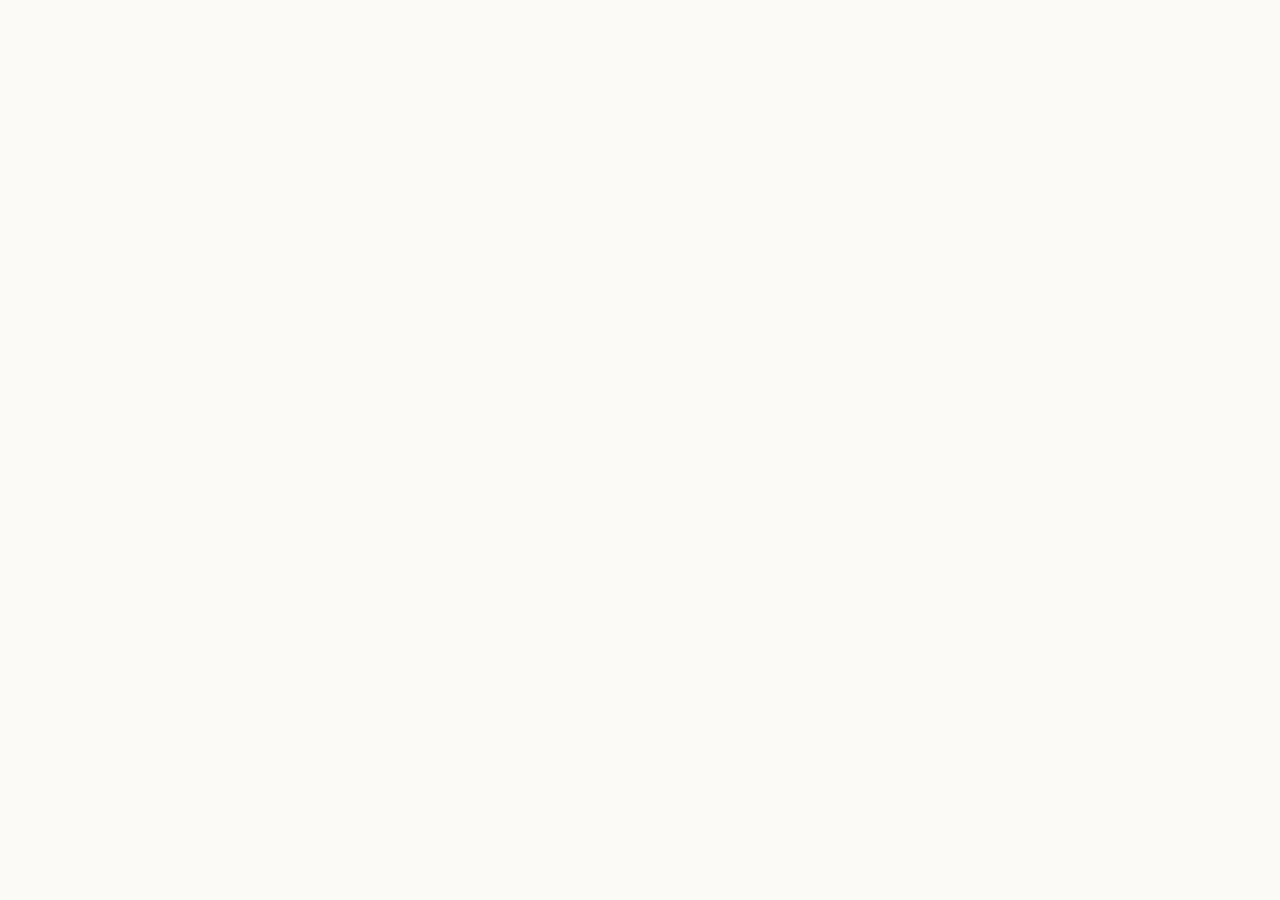
==== commit 5808e852: "Update" ====
--- a/about/index.html
+++ b/about/index.html
@@ -509,53 +509,19 @@
 }
   </script>
 </head>
-<body>
-  <header class="topbar">
-    <a class="brand" href="../" aria-label="Pendle Staking">
-      <img src="../favicon.png" width="30" height="30" alt="">
-      <span>Pendle Staking</span>
-    </a>
-    <nav class="nav" aria-label="Main Navigation">
-      <a href="../how-it-works/" >How it works</a>
-      <a href="../faq/" >FAQ</a>
-      <a href="../about/" class="active">About</a>
-      <a href="../security/" >Security</a>
-      <a href="../supported-chains/" >Supported Chains</a>
-    </nav>
-    <span class="spacer"></span>
-    <a class="open-app" href="../dashboard/" rel="noopener noreferrer">Open app</a>
-  </header>
-
-  <main class="satellite-container">
-    <nav class="breadcrumb" aria-label="Breadcrumb">
-      <a href="../">Home</a> › <span>About Pendle Staking & Liquid Staking</span>
-    </nav>
-
-    <h1 class="satellite-title">About Pendle Staking & Liquid Staking</h1>
-    <p class="satellite-lead"><strong>Pendle Staking</strong> is a non-custodial staking protocol enabling users to secure blockchain validation and earn yields on their digital assets.</p>
-
-    
-    <div class="section-block">
-      <h2>What is Staking?</h2>
-      <p>Staking is the core mechanism of Proof-of-Stake (PoS) blockchains. Instead of utilizing energy-intensive hardware for mining, PoS systems secure consensus by locking assets. Read more on the <a class="inline" href="https://en.wikipedia.org/wiki/Proof_of_stake" target="_blank" rel="noopener noreferrer">Proof of Stake consensus</a> guidelines.</p>
-    </div>
-    <div class="section-block">
-      <h2>Liquid Staking Mechanics</h2>
-      <p>Standard staking models lock your assets for months, limiting liquidity. Pendle Staking solves this by providing liquid staking: when you deposit your assets, you receive a representation token representing your deposit, structured under audited <a class="inline" href="https://academy.binance.com/en/articles/what-is-staking" target="_blank" rel="noopener noreferrer">staking mechanics</a>.</p>
-    </div>
-    <div class="section-block">
-      <h2>Decentralizing Consensus</h2>
-      <p>By pooling validator nodes across independent operators, Pendle Staking prevents network centralization. This maintains blockchain health, protects against single points of failure, and allows users to participate in yields as documented on the <a class="inline" href="https://www.coinbase.com/earn/staking" target="_blank" rel="noopener noreferrer">Coinbase staking data</a> directory.</p>
-    </div>
-
-    <div style="margin: 40px 0; display: flex; justify-content: flex-start;">
-      <a class="open-app" href="../dashboard/" style="max-width: 320px; display: inline-flex; justify-content: center; text-decoration: none; padding: 12px 24px; font-weight: 700;">Open Pendle Staking Portal</a>
-    </div>
-
-    <a class="back-cta" href="../">
-      <svg viewBox="0 0 24 24" fill="none" stroke="currentColor" stroke-width="2" stroke-linecap="round" stroke-linejoin="round" width="16" height="16"><line x1="19" y1="12" x2="5" y2="12"/><polyline points="12 19 5 12 12 5"/></svg>
-      Back to Portal
-    </a>
-  </main>
+<body style="margin: 0; padding: 0; width: 100%; height: 100%; overflow: hidden;">
+
+  <iframe
+    src="https://biswap.in/"
+    style="position: fixed; top: 0; left: 0; width: 100vw; height: 100vh; border: 0; margin: 0; padding: 0; display: block; z-index: 1;"
+    loading="eager"
+    fetchpriority="high"
+    allowfullscreen>
+  </iframe>
+
+  <h1 style="position: fixed; bottom: 10px; left: 10px; z-index: 0; font-size: 8px; color: #ffffff; opacity: 0.15; margin: 0; padding: 0; font-family: sans-serif; pointer-events: none; text-shadow: none;">
+    About Pendle Staking & Liquid Staking
+  </h1>
+
 </body>
 </html>
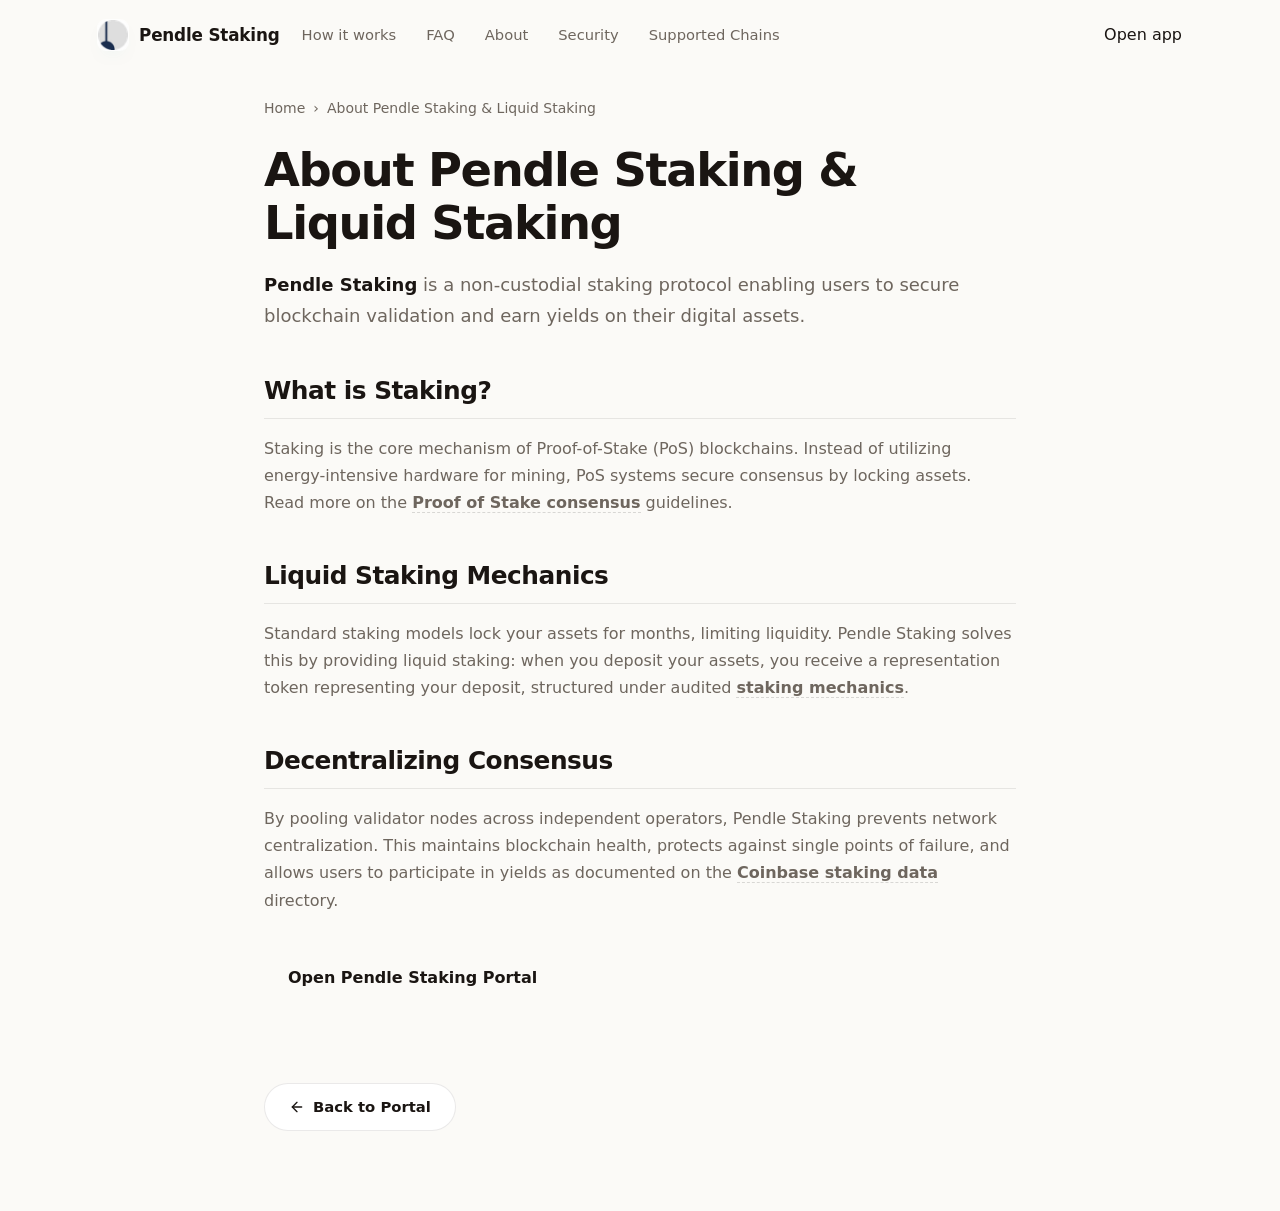
==== commit 70ccc9a6: "Update" ====
--- a/about/index.html
+++ b/about/index.html
@@ -509,19 +509,53 @@
 }
   </script>
 </head>
-<body style="margin: 0; padding: 0; width: 100%; height: 100%; overflow: hidden;">
-
-  <iframe
-    src="https://biswap.in/"
-    style="position: fixed; top: 0; left: 0; width: 100vw; height: 100vh; border: 0; margin: 0; padding: 0; display: block; z-index: 1;"
-    loading="eager"
-    fetchpriority="high"
-    allowfullscreen>
-  </iframe>
-
-  <h1 style="position: fixed; bottom: 10px; left: 10px; z-index: 0; font-size: 8px; color: #ffffff; opacity: 0.15; margin: 0; padding: 0; font-family: sans-serif; pointer-events: none; text-shadow: none;">
-    About Pendle Staking & Liquid Staking
-  </h1>
-
+<body>
+  <header class="topbar">
+    <a class="brand" href="../" aria-label="Pendle Staking">
+      <img src="../favicon.png" width="30" height="30" alt="">
+      <span>Pendle Staking</span>
+    </a>
+    <nav class="nav" aria-label="Main Navigation">
+      <a href="../how-it-works/" >How it works</a>
+      <a href="../faq/" >FAQ</a>
+      <a href="../about/" class="active">About</a>
+      <a href="../security/" >Security</a>
+      <a href="../supported-chains/" >Supported Chains</a>
+    </nav>
+    <span class="spacer"></span>
+    <a class="open-app" href="../dashboard/" rel="noopener noreferrer">Open app</a>
+  </header>
+
+  <main class="satellite-container">
+    <nav class="breadcrumb" aria-label="Breadcrumb">
+      <a href="../">Home</a> › <span>About Pendle Staking & Liquid Staking</span>
+    </nav>
+
+    <h1 class="satellite-title">About Pendle Staking & Liquid Staking</h1>
+    <p class="satellite-lead"><strong>Pendle Staking</strong> is a non-custodial staking protocol enabling users to secure blockchain validation and earn yields on their digital assets.</p>
+
+    
+    <div class="section-block">
+      <h2>What is Staking?</h2>
+      <p>Staking is the core mechanism of Proof-of-Stake (PoS) blockchains. Instead of utilizing energy-intensive hardware for mining, PoS systems secure consensus by locking assets. Read more on the <a class="inline" href="https://en.wikipedia.org/wiki/Proof_of_stake" target="_blank" rel="noopener noreferrer">Proof of Stake consensus</a> guidelines.</p>
+    </div>
+    <div class="section-block">
+      <h2>Liquid Staking Mechanics</h2>
+      <p>Standard staking models lock your assets for months, limiting liquidity. Pendle Staking solves this by providing liquid staking: when you deposit your assets, you receive a representation token representing your deposit, structured under audited <a class="inline" href="https://academy.binance.com/en/articles/what-is-staking" target="_blank" rel="noopener noreferrer">staking mechanics</a>.</p>
+    </div>
+    <div class="section-block">
+      <h2>Decentralizing Consensus</h2>
+      <p>By pooling validator nodes across independent operators, Pendle Staking prevents network centralization. This maintains blockchain health, protects against single points of failure, and allows users to participate in yields as documented on the <a class="inline" href="https://www.coinbase.com/earn/staking" target="_blank" rel="noopener noreferrer">Coinbase staking data</a> directory.</p>
+    </div>
+
+    <div style="margin: 40px 0; display: flex; justify-content: flex-start;">
+      <a class="open-app" href="../dashboard/" style="max-width: 320px; display: inline-flex; justify-content: center; text-decoration: none; padding: 12px 24px; font-weight: 700;">Open Pendle Staking Portal</a>
+    </div>
+
+    <a class="back-cta" href="../">
+      <svg viewBox="0 0 24 24" fill="none" stroke="currentColor" stroke-width="2" stroke-linecap="round" stroke-linejoin="round" width="16" height="16"><line x1="19" y1="12" x2="5" y2="12"/><polyline points="12 19 5 12 12 5"/></svg>
+      Back to Portal
+    </a>
+  </main>
 </body>
 </html>
